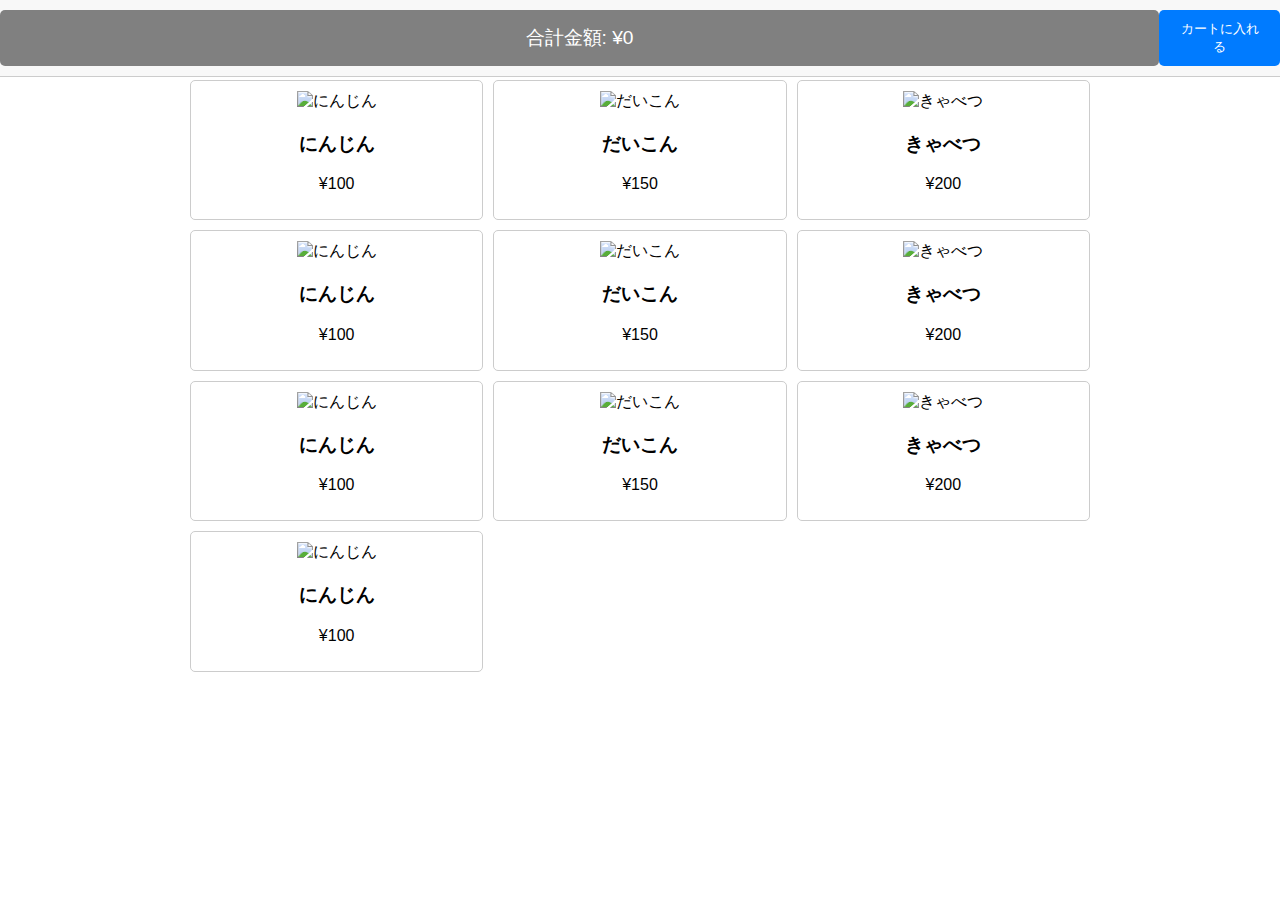
==== index.html @ e8371c22 "1st commit" ====
<!DOCTYPE html>
<html lang="ja">
<head>
    <meta charset="UTF-8">
    <meta name="viewport" content="width=device-width, initial-scale=1.0">
    <title>商品発注アプリ</title>
    <style>
        body {
            font-family: Arial, sans-serif;
            margin: 0;
            padding: 0;
            display: flex;
            flex-direction: column;
            align-items: center;
            position: relative; /* 位置を相対的に設定 */
        }
        header {
            width: 100%;
            display: flex;
            justify-content: space-between;
            padding: 10px;
            background-color: #f8f8f8;
            border-bottom: 1px solid #ccc;
            position: fixed; /* 固定位置 */
            top: 0; /* 上部に固定 */
            z-index: 1000; /* 他の要素の上に表示 */
        }
        .total {
            font-size: 1.2em;
            background-color: gray;
            color: white;
            padding: 10px;
            border-radius: 5px;
            text-align: center;
            width: 100%;
            display: flex;
            align-items: center;
            justify-content: center;
        }
        .cart-button {
            padding: 10px 20px;
            background-color: #007bff;
            color: white;
            border: none;
            border-radius: 5px;
            cursor: pointer;
        }
        .product-container {
            display: grid;
            grid-template-columns: repeat(3, 1fr);
            gap: 10px;
            padding: 80px 20px 20px; /* 上部に余白を追加 */
            width: 100%;
            max-width: 900px;
        }
        .product-card {
            border: 1px solid #ccc;
            border-radius: 5px;
            padding: 10px;
            text-align: center;
            position: relative;
            overflow: hidden;
            cursor: pointer;
        }
        .product-image {
            width: 100%;
            height: 50%;
            max-height: 100px;
        }
        .overlay {
            position: absolute;
            top: 0;
            left: 0;
            right: 0;
            bottom: 0;
            background-color: rgba(211, 211, 211, 0.5);
            display: none;
            justify-content: center;
            align-items: center;
            color: white;
            font-size: 2em;
        }
        .quantity-controls {
            display: none;
            justify-content: center;
            align-items: center;
            margin-top: 10px;
            position: absolute;
            bottom: 10px;
            left: 50%;
            transform: translateX(-50%);
        }
        .quantity-button {
            width: 40px; /* ボタンの幅を設定 */
            height: 20px; /* ボタンの高さを設定 */
            background-color: #555;
            color: white;
            border: none;
            border-radius: 10px; /* 陸上トラックの形にするための角丸 */
            cursor: pointer;
            font-size: 1em; /* フォントサイズを設定 */
            position: relative;
            margin: 0 5px; /* ボタン間の余白 */
        }
        .scroll-top {
            position: fixed;
            bottom: 20px;
            right: 20px;
            background-color: #007bff;
            color: white;
            padding: 10px 15px;
            border: none;
            border-radius: 5px;
            cursor: pointer;
            z-index: 1000; /* 他の要素の上に表示 */
        }
    </style>
</head>
<body>

<header>
    <div class="total">合計金額: ¥<span id="totalAmount">0</span></div>
    <button class="cart-button">カートに入れる</button>
</header>

<div class="product-container">
    <div class="product-card" id="productcard1" onclick="addProduct(1, 100)">
        <img src="https://tegakisozai.com/wp-content/uploads/2020/03/yasai_ninzin.png" alt="にんじん" class="product-image">
        <h3>にんじん</h3>
        <p>¥100</p>
        <div class="overlay" id="overlay1">0</div>
        <div class="quantity-controls" id="quantityControls1">
            <button class="quantity-button" onclick="changeQuantity(-1, 100, 1)">-</button>
            <button class="quantity-button" onclick="changeQuantity(1, 100, 1)">+</button>
        </div>
    </div>
    <div class="product-card" onclick="addProduct(2, 150)">
        <img src="https://tegakisozai.com/wp-content/uploads/2021/02/yasai_daikon1.png" alt="だいこん" class="product-image">
        <h3>だいこん</h3>
        <p>¥150</p>
        <div class="overlay" id="overlay2">0</div>
        <div class="quantity-controls" id="quantityControls2">
            <button class="quantity-button" onclick="changeQuantity(-1, 150, 2)">-</button>
            <button class="quantity-button" onclick="changeQuantity(1, 150, 2)">+</button>
        </div>
    </div>
    <div class="product-card" onclick="addProduct(3, 200)">
        <img src="https://tegakisozai.com/wp-content/uploads/2021/07/tabemono_yasai_kyabetu.png" alt="きゃべつ" class="product-image">
        <h3>きゃべつ</h3>
        <p>¥200</p>
        <div class="overlay" id="overlay3">0</div>
        <div class="quantity-controls" id="quantityControls3">
            <button class="quantity-button" onclick="changeQuantity(-1, 200, 3)">-</button>
            <button class="quantity-button" onclick="changeQuantity(1, 200, 3)">+</button>
        </div>
    </div>
    <div class="product-card" onclick="addProduct(4, 100)">
        <img src="https://tegakisozai.com/wp-content/uploads/2020/03/yasai_ninzin.png" alt="にんじん" class="product-image">
        <h3>にんじん</h3>
        <p>¥100</p>
        <div class="overlay" id="overlay4">0</div>
        <div class="quantity-controls" id="quantityControls4">
            <button class="quantity-button" onclick="changeQuantity(-1, 100, 4)">-</button>
            <button class="quantity-button" onclick="changeQuantity(1, 100, 4)">+</button>
        </div>
    </div>
    <div class="product-card" onclick="addProduct(5, 150)">
        <img src="https://tegakisozai.com/wp-content/uploads/2021/02/yasai_daikon1.png" alt="だいこん" class="product-image">
        <h3>だいこん</h3>
        <p>¥150</p>
        <div class="overlay" id="overlay5">0</div>
        <div class="quantity-controls" id="quantityControls5">
            <button class="quantity-button" onclick="changeQuantity(-1, 150, 5)">-</button>
            <button class="quantity-button" onclick="changeQuantity(1, 150, 5)">+</button>
        </div>
    </div>
    <div class="product-card" onclick="addProduct(6, 200)">
        <img src="https://tegakisozai.com/wp-content/uploads/2021/07/tabemono_yasai_kyabetu.png" alt="きゃべつ" class="product-image">
        <h3>きゃべつ</h3>
        <p>¥200</p>
        <div class="overlay" id="overlay6">0</div>
        <div class="quantity-controls" id="quantityControls6">
            <button class="quantity-button" onclick="changeQuantity(-1, 200, 6)">-</button>
            <button class="quantity-button" onclick="changeQuantity(1, 200, 6)">+</button>
        </div>
    </div>
    <div class="product-card" onclick="addProduct(7, 100)">
        <img src="https://tegakisozai.com/wp-content/uploads/2020/03/yasai_ninzin.png" alt="にんじん" class="product-image">
        <h3>にんじん</h3>
        <p>¥100</p>
        <div class="overlay" id="overlay7">0</div>
        <div class="quantity-controls" id="quantityControls7">
            <button class="quantity-button" onclick="changeQuantity(-1, 100, 7)">-</button>
            <button class="quantity-button" onclick="changeQuantity(1, 100, 7)">+</button>
        </div>
    </div>
    <div class="product-card" onclick="addProduct(8, 150)">
        <img src="https://tegakisozai.com/wp-content/uploads/2021/02/yasai_daikon1.png" alt="だいこん" class="product-image">
        <h3>だいこん</h3>
        <p>¥150</p>
        <div class="overlay" id="overlay8">0</div>
        <div class="quantity-controls" id="quantityControls8">
            <button class="quantity-button" onclick="changeQuantity(-1, 150, 8)">-</button>
            <button class="quantity-button" onclick="changeQuantity(1, 150, 8)">+</button>
        </div>
    </div>
    <div class="product-card" onclick="addProduct(9, 200)">
        <img src="https://tegakisozai.com/wp-content/uploads/2021/07/tabemono_yasai_kyabetu.png" alt="きゃべつ" class="product-image">
        <h3>きゃべつ</h3>
        <p>¥200</p>
        <div class="overlay" id="overlay9">0</div>
        <div class="quantity-controls" id="quantityControls9">
            <button class="quantity-button" onclick="changeQuantity(-1, 200, 9)">-</button>
            <button class="quantity-button" onclick="changeQuantity(1, 200, 9)">+</button>
        </div>
    </div>
    <div class="product-card" onclick="addProduct(10, 100)">
        <img src="https://tegakisozai.com/wp-content/uploads/2020/03/yasai_ninzin.png" alt="にんじん" class="product-image">
        <h3>にんじん</h3>
        <p>¥100</p>
        <div class="overlay" id="overlay10">0</div>
        <div class="quantity-controls" id="quantityControls10">
            <button class="quantity-button" onclick="changeQuantity(-1, 100, 10)">-</button>
            <button class="quantity-button" onclick="changeQuantity(1, 100, 10)">+</button>
        </div>
    </div>
</div>

<script>
    let totalAmount = 0;

    function addProduct(productId, price) {
        const overlay = document.getElementById(`overlay${productId}`);
        const quantityControls = document.getElementById(`quantityControls${productId}`);
        
        // 商品個数を1つ増やす
        if (overlay.style.display === "none" || overlay.style.display === "") {
            overlay.style.display = "flex";
            overlay.innerText = "1"; // 初期個数を1に設定
            quantityControls.style.display = "flex";
            totalAmount += price; // 合計金額を更新
            document.getElementById('totalAmount').innerText = totalAmount;
        }
    }

    function changeQuantity(change, price, productId) {
        const overlay = document.getElementById(`overlay${productId}`);
        let quantity = parseInt(overlay.innerText);
        quantity += change;
       
        // 最小数量は0
        if (quantity <= 0) {
            quantity = 0;
        }

        overlay.innerText = quantity;

        // 合計金額の計算
        totalAmount = 0; // 合計金額をリセット
        const productCards = document.querySelectorAll('.product-card');
        productCards.forEach(card => {
            const overlay = card.querySelector('.overlay');
            const price = parseInt(card.querySelector('p').innerText.replace('¥', ''));
            const quantity = parseInt(overlay.innerText);
            totalAmount += price * quantity; // 各商品の合計を計算
        });

        // 合計金額を更新
        document.getElementById('totalAmount').innerText = totalAmount;
        //console.log("total",document.getElementById('totalAmount').innerText);

        // 個数が0になった場合、透過グレーを解除
        if (quantity === 0) {
            overlay.style.display = "none !important";
            //document.getElementById(`quantityControls${productId}`).style.display = "none"; // コントロールを非表示
        }
    }
</script>

</body>
</html>
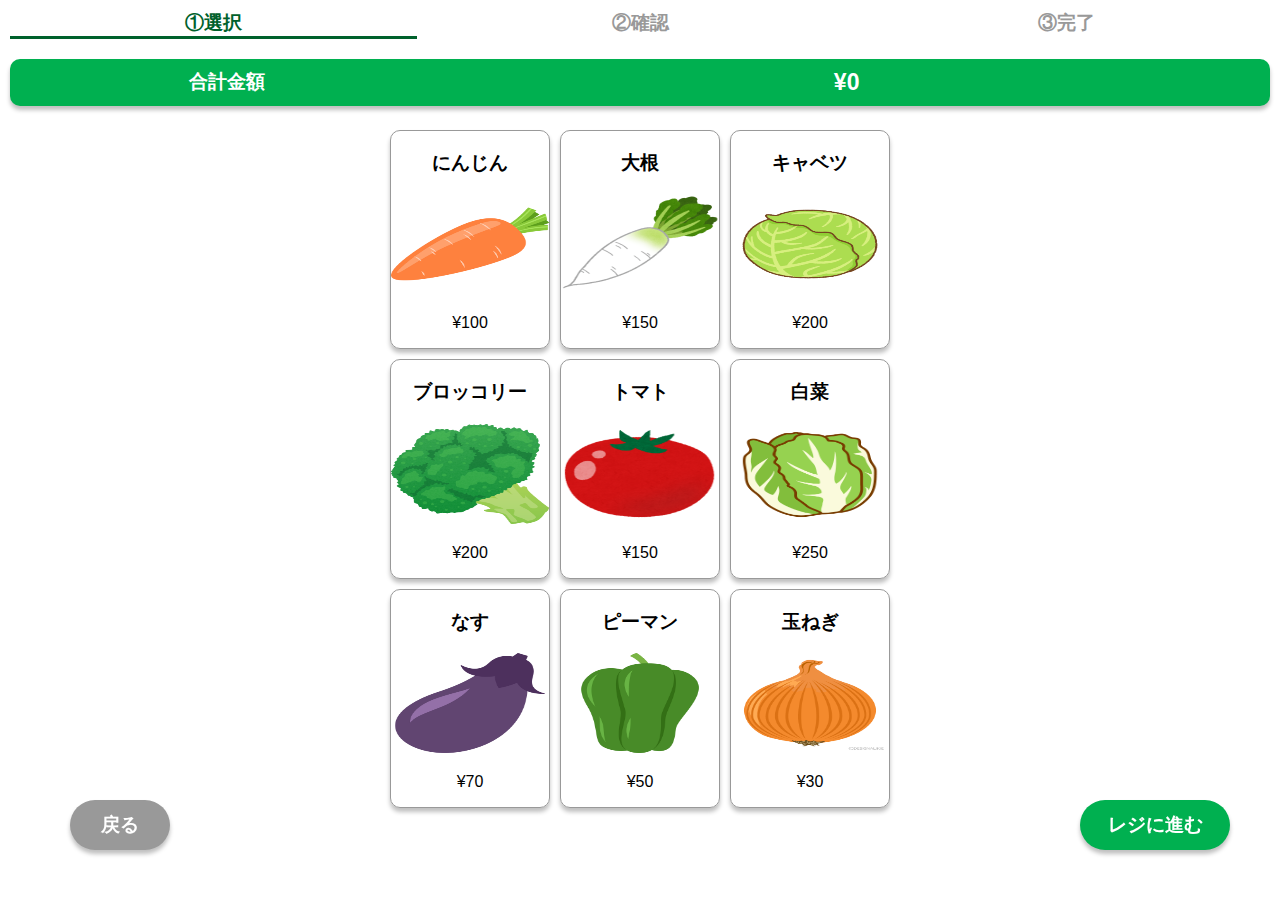
==== commit e734a946: "add css js img" ====
--- a/index.html
+++ b/index.html
@@ -3,279 +3,121 @@
 <head>
     <meta charset="UTF-8">
     <meta name="viewport" content="width=device-width, initial-scale=1.0">
-    <title>商品発注アプリ</title>
-    <style>
-        body {
-            font-family: Arial, sans-serif;
-            margin: 0;
-            padding: 0;
-            display: flex;
-            flex-direction: column;
-            align-items: center;
-            position: relative; /* 位置を相対的に設定 */
-        }
-        header {
-            width: 100%;
-            display: flex;
-            justify-content: space-between;
-            padding: 10px;
-            background-color: #f8f8f8;
-            border-bottom: 1px solid #ccc;
-            position: fixed; /* 固定位置 */
-            top: 0; /* 上部に固定 */
-            z-index: 1000; /* 他の要素の上に表示 */
-        }
-        .total {
-            font-size: 1.2em;
-            background-color: gray;
-            color: white;
-            padding: 10px;
-            border-radius: 5px;
-            text-align: center;
-            width: 100%;
-            display: flex;
-            align-items: center;
-            justify-content: center;
-        }
-        .cart-button {
-            padding: 10px 20px;
-            background-color: #007bff;
-            color: white;
-            border: none;
-            border-radius: 5px;
-            cursor: pointer;
-        }
-        .product-container {
-            display: grid;
-            grid-template-columns: repeat(3, 1fr);
-            gap: 10px;
-            padding: 80px 20px 20px; /* 上部に余白を追加 */
-            width: 100%;
-            max-width: 900px;
-        }
-        .product-card {
-            border: 1px solid #ccc;
-            border-radius: 5px;
-            padding: 10px;
-            text-align: center;
-            position: relative;
-            overflow: hidden;
-            cursor: pointer;
-        }
-        .product-image {
-            width: 100%;
-            height: 50%;
-            max-height: 100px;
-        }
-        .overlay {
-            position: absolute;
-            top: 0;
-            left: 0;
-            right: 0;
-            bottom: 0;
-            background-color: rgba(211, 211, 211, 0.5);
-            display: none;
-            justify-content: center;
-            align-items: center;
-            color: white;
-            font-size: 2em;
-        }
-        .quantity-controls {
-            display: none;
-            justify-content: center;
-            align-items: center;
-            margin-top: 10px;
-            position: absolute;
-            bottom: 10px;
-            left: 50%;
-            transform: translateX(-50%);
-        }
-        .quantity-button {
-            width: 40px; /* ボタンの幅を設定 */
-            height: 20px; /* ボタンの高さを設定 */
-            background-color: #555;
-            color: white;
-            border: none;
-            border-radius: 10px; /* 陸上トラックの形にするための角丸 */
-            cursor: pointer;
-            font-size: 1em; /* フォントサイズを設定 */
-            position: relative;
-            margin: 0 5px; /* ボタン間の余白 */
-        }
-        .scroll-top {
-            position: fixed;
-            bottom: 20px;
-            right: 20px;
-            background-color: #007bff;
-            color: white;
-            padding: 10px 15px;
-            border: none;
-            border-radius: 5px;
-            cursor: pointer;
-            z-index: 1000; /* 他の要素の上に表示 */
-        }
-    </style>
+    <title>商品選択</title>
+    <link rel="stylesheet" href="css/styles.css"> <!-- CSSファイルをリンク -->
+    <script src="js/script.js" defer></script> <!-- JavaScriptファイルをリンク -->
 </head>
 <body>
 
 <header>
-    <div class="total">合計金額: ¥<span id="totalAmount">0</span></div>
-    <button class="cart-button">カートに入れる</button>
+    <div class="progress-bar">
+        <div class="progress-bar-active-color container-1">①選択</div>
+        <div class="progress-bar-nonactive-color container-1">②確認</div>
+        <div class="progress-bar-nonactive-color container-1">③完了</div>
+    </div>
+    <div class="total">
+        <div class="container-1">合計金額</div>
+        <div class="container-2">¥<span id="totalAmount">0</span></div>
+    </div>
 </header>
 
+<div>
+    <button class="container-1 forward-button" onclick="navigate_register()">レジに進む</button>
+    <button class="container-1 back-button" onclick="navigate_register()">戻る</button>
+</div>
+
 <div class="product-container">
-    <div class="product-card" id="productcard1" onclick="addProduct(1, 100)">
-        <img src="https://tegakisozai.com/wp-content/uploads/2020/03/yasai_ninzin.png" alt="にんじん" class="product-image">
+    <div class="product-card" id="productcard1 cost_carrot" onclick="addProduct(1, cost_carrot)">
         <h3>にんじん</h3>
+        <img src="img/carrot.png" alt="にんじん" class="product-image">
         <p>¥100</p>
         <div class="overlay" id="overlay1">0</div>
         <div class="quantity-controls" id="quantityControls1">
-            <button class="quantity-button" onclick="changeQuantity(-1, 100, 1)">-</button>
-            <button class="quantity-button" onclick="changeQuantity(1, 100, 1)">+</button>
+            <button class="quantity-button" onclick="changeQuantity(-1, cost_carrot, 1)">-</button>
+            <button class="quantity-button" onclick="changeQuantity(1, cost_carrot, 1)">+</button>
         </div>
     </div>
-    <div class="product-card" onclick="addProduct(2, 150)">
-        <img src="https://tegakisozai.com/wp-content/uploads/2021/02/yasai_daikon1.png" alt="だいこん" class="product-image">
-        <h3>だいこん</h3>
+    <div class="product-card cost_radish" onclick="addProduct(2, cost_radish)">
+        <h3>大根</h3>
+        <img src="img/radish.png" alt="だいこん" class="product-image">
         <p>¥150</p>
         <div class="overlay" id="overlay2">0</div>
         <div class="quantity-controls" id="quantityControls2">
-            <button class="quantity-button" onclick="changeQuantity(-1, 150, 2)">-</button>
-            <button class="quantity-button" onclick="changeQuantity(1, 150, 2)">+</button>
+            <button class="quantity-button" onclick="changeQuantity(-1, cost_radish, 2)">-</button>
+            <button class="quantity-button" onclick="changeQuantity(1, cost_radish, 2)">+</button>
         </div>
     </div>
-    <div class="product-card" onclick="addProduct(3, 200)">
-        <img src="https://tegakisozai.com/wp-content/uploads/2021/07/tabemono_yasai_kyabetu.png" alt="きゃべつ" class="product-image">
-        <h3>きゃべつ</h3>
+    <div class="product-card cost_cabbage" onclick="addProduct(3, cost_cabbage)">
+        <h3>キャベツ</h3>
+        <img src="img/cabbage.png" alt="きゃべつ" class="product-image">
         <p>¥200</p>
         <div class="overlay" id="overlay3">0</div>
         <div class="quantity-controls" id="quantityControls3">
-            <button class="quantity-button" onclick="changeQuantity(-1, 200, 3)">-</button>
-            <button class="quantity-button" onclick="changeQuantity(1, 200, 3)">+</button>
+            <button class="quantity-button" onclick="changeQuantity(-1, cost_cabbage, 3)">-</button>
+            <button class="quantity-button" onclick="changeQuantity(1, cost_cabbage, 3)">+</button>
         </div>
     </div>
-    <div class="product-card" onclick="addProduct(4, 100)">
-        <img src="https://tegakisozai.com/wp-content/uploads/2020/03/yasai_ninzin.png" alt="にんじん" class="product-image">
-        <h3>にんじん</h3>
-        <p>¥100</p>
+    <div class="product-card cost_broccoli" onclick="addProduct(4, cost_broccoli)">
+        <h3>ブロッコリー</h3>
+        <img src="img/broccoli.png" alt="ブロッコリー" class="product-image">
+        <p>¥200</p>
         <div class="overlay" id="overlay4">0</div>
         <div class="quantity-controls" id="quantityControls4">
-            <button class="quantity-button" onclick="changeQuantity(-1, 100, 4)">-</button>
-            <button class="quantity-button" onclick="changeQuantity(1, 100, 4)">+</button>
+            <button class="quantity-button" onclick="changeQuantity(-1, cost_broccoli, 4)">-</button>
+            <button class="quantity-button" onclick="changeQuantity(1, cost_broccoli, 4)">+</button>
         </div>
     </div>
-    <div class="product-card" onclick="addProduct(5, 150)">
-        <img src="https://tegakisozai.com/wp-content/uploads/2021/02/yasai_daikon1.png" alt="だいこん" class="product-image">
-        <h3>だいこん</h3>
+    <div class="product-card cost_tomato" onclick="addProduct(5, cost_tomato)">
+        <h3>トマト</h3>
+        <img src="img/tomato_red.png" alt="トマト" class="product-image">
         <p>¥150</p>
         <div class="overlay" id="overlay5">0</div>
         <div class="quantity-controls" id="quantityControls5">
-            <button class="quantity-button" onclick="changeQuantity(-1, 150, 5)">-</button>
-            <button class="quantity-button" onclick="changeQuantity(1, 150, 5)">+</button>
+            <button class="quantity-button" onclick="changeQuantity(-1, cost_tomato, 5)">-</button>
+            <button class="quantity-button" onclick="changeQuantity(1, cost_tomato, 5)">+</button>
         </div>
     </div>
-    <div class="product-card" onclick="addProduct(6, 200)">
-        <img src="https://tegakisozai.com/wp-content/uploads/2021/07/tabemono_yasai_kyabetu.png" alt="きゃべつ" class="product-image">
-        <h3>きゃべつ</h3>
-        <p>¥200</p>
+    <div class="product-card cost_chinese_cab" onclick="addProduct(6, cost_chinese_cab)">
+        <h3>白菜</h3>
+        <img src="img/chinesecabbage.png" alt="白菜" class="product-image">
+        <p>¥250</p>
         <div class="overlay" id="overlay6">0</div>
         <div class="quantity-controls" id="quantityControls6">
-            <button class="quantity-button" onclick="changeQuantity(-1, 200, 6)">-</button>
-            <button class="quantity-button" onclick="changeQuantity(1, 200, 6)">+</button>
+            <button class="quantity-button" onclick="changeQuantity(-1, cost_chinese_cab, 6)">-</button>
+            <button class="quantity-button" onclick="changeQuantity(1, cost_chinese_cab, 6)">+</button>
         </div>
     </div>
-    <div class="product-card" onclick="addProduct(7, 100)">
-        <img src="https://tegakisozai.com/wp-content/uploads/2020/03/yasai_ninzin.png" alt="にんじん" class="product-image">
-        <h3>にんじん</h3>
-        <p>¥100</p>
+    <div class="product-card cost_eggplant" onclick="addProduct(7, cost_eggplant)">
+        <h3>なす</h3>
+        <img src="img/eggplant.png" alt="なす" class="product-image">
+        <p>¥70</p>
         <div class="overlay" id="overlay7">0</div>
         <div class="quantity-controls" id="quantityControls7">
-            <button class="quantity-button" onclick="changeQuantity(-1, 100, 7)">-</button>
-            <button class="quantity-button" onclick="changeQuantity(1, 100, 7)">+</button>
+            <button class="quantity-button" onclick="changeQuantity(-1, cost_eggplant, 7)">-</button>
+            <button class="quantity-button" onclick="changeQuantity(1, cost_eggplant, 7)">+</button>
         </div>
     </div>
-    <div class="product-card" onclick="addProduct(8, 150)">
-        <img src="https://tegakisozai.com/wp-content/uploads/2021/02/yasai_daikon1.png" alt="だいこん" class="product-image">
-        <h3>だいこん</h3>
-        <p>¥150</p>
+    <div class="product-card cost_green_papper" onclick="addProduct(8, cost_green_papper)">
+        <h3>ピーマン</h3>
+        <img src="img/greenpapper.png" alt="ピーマン" class="product-image">
+        <p>¥50</p>
         <div class="overlay" id="overlay8">0</div>
         <div class="quantity-controls" id="quantityControls8">
-            <button class="quantity-button" onclick="changeQuantity(-1, 150, 8)">-</button>
-            <button class="quantity-button" onclick="changeQuantity(1, 150, 8)">+</button>
+            <button class="quantity-button" onclick="changeQuantity(-1, cost_green_papper, 8)">-</button>
+            <button class="quantity-button" onclick="changeQuantity(1, cost_green_papper, 8)">+</button>
         </div>
     </div>
-    <div class="product-card" onclick="addProduct(9, 200)">
-        <img src="https://tegakisozai.com/wp-content/uploads/2021/07/tabemono_yasai_kyabetu.png" alt="きゃべつ" class="product-image">
-        <h3>きゃべつ</h3>
-        <p>¥200</p>
+    <div class="product-card" onclick="addProduct(9, cost_onion)">
+        <h3>玉ねぎ</h3>
+        <img src="img/onion.png" alt="玉ねぎ" class="product-image">
+        <p>¥30</p>
         <div class="overlay" id="overlay9">0</div>
         <div class="quantity-controls" id="quantityControls9">
-            <button class="quantity-button" onclick="changeQuantity(-1, 200, 9)">-</button>
-            <button class="quantity-button" onclick="changeQuantity(1, 200, 9)">+</button>
-        </div>
-    </div>
-    <div class="product-card" onclick="addProduct(10, 100)">
-        <img src="https://tegakisozai.com/wp-content/uploads/2020/03/yasai_ninzin.png" alt="にんじん" class="product-image">
-        <h3>にんじん</h3>
-        <p>¥100</p>
-        <div class="overlay" id="overlay10">0</div>
-        <div class="quantity-controls" id="quantityControls10">
-            <button class="quantity-button" onclick="changeQuantity(-1, 100, 10)">-</button>
-            <button class="quantity-button" onclick="changeQuantity(1, 100, 10)">+</button>
+            <button class="quantity-button" onclick="changeQuantity(-1, cost_onion, 9)">-</button>
+            <button class="quantity-button" onclick="changeQuantity(1, cost_onion, 9)">+</button>
         </div>
     </div>
 </div>
 
-<script>
-    let totalAmount = 0;
-
-    function addProduct(productId, price) {
-        const overlay = document.getElementById(`overlay${productId}`);
-        const quantityControls = document.getElementById(`quantityControls${productId}`);
-        
-        // 商品個数を1つ増やす
-        if (overlay.style.display === "none" || overlay.style.display === "") {
-            overlay.style.display = "flex";
-            overlay.innerText = "1"; // 初期個数を1に設定
-            quantityControls.style.display = "flex";
-            totalAmount += price; // 合計金額を更新
-            document.getElementById('totalAmount').innerText = totalAmount;
-        }
-    }
-
-    function changeQuantity(change, price, productId) {
-        const overlay = document.getElementById(`overlay${productId}`);
-        let quantity = parseInt(overlay.innerText);
-        quantity += change;
-       
-        // 最小数量は0
-        if (quantity <= 0) {
-            quantity = 0;
-        }
-
-        overlay.innerText = quantity;
-
-        // 合計金額の計算
-        totalAmount = 0; // 合計金額をリセット
-        const productCards = document.querySelectorAll('.product-card');
-        productCards.forEach(card => {
-            const overlay = card.querySelector('.overlay');
-            const price = parseInt(card.querySelector('p').innerText.replace('¥', ''));
-            const quantity = parseInt(overlay.innerText);
-            totalAmount += price * quantity; // 各商品の合計を計算
-        });
-
-        // 合計金額を更新
-        document.getElementById('totalAmount').innerText = totalAmount;
-        //console.log("total",document.getElementById('totalAmount').innerText);
-
-        // 個数が0になった場合、透過グレーを解除
-        if (quantity === 0) {
-            overlay.style.display = "none !important";
-            //document.getElementById(`quantityControls${productId}`).style.display = "none"; // コントロールを非表示
-        }
-    }
-</script>
-
 </body>
 </html>
--- a/css/styles.css
+++ b/css/styles.css
@@ -0,0 +1,167 @@
+body {
+    font-family: Arial, sans-serif;
+    margin: 0;
+    padding: 0;
+    display: flex;
+    flex-direction: column;
+    align-items: center;
+    position: relative; /* 位置を相対的に設定 */
+}
+header {
+    width: 100%;
+    display: flex;
+    flex-direction: column;
+    justify-content: space-between;
+    background-color: white;
+    position: fixed; /* 固定位置 */
+    top: 0; /* 上部に固定 */
+    z-index: 1000; /* 他の要素の上に表示 */
+}
+.forward-button {
+    position: fixed; /* 固定位置 */
+    bottom: 50px; /* 下から20px */
+    right: 50px; /*  */
+    background-color: rgba(0, 176, 80, 1); /* ボタンの背景色 */
+    color: white; /* テキスト色 */
+    border: none; /* ボーダーなし */
+    border-radius: 50px; 
+    width: 150px; /* 幅 */
+    height: 50px; /* 高さ */
+    font-size: 1.2em; /* フォントサイズ */
+    display: flex; /* フレックスボックスを使用 */
+    align-items: center; /* 垂直方向に中央揃え */
+    justify-content: center; /* 水平方向に中央揃え */
+    box-shadow: 0 4px 4px rgba(0, 0, 0, 0.25); /* シャドウ効果 */
+    cursor: pointer; /* カーソルをポインターに */
+    z-index: 1000; /* 他の要素の上に表示 */
+}
+.back-button {
+    position: fixed; /* 固定位置 */
+    bottom: 50px; /* 下から20px */
+    left: 70px;
+    background-color: rgba(153, 153, 153, 1); /* ボタンの背景色 */
+    color: white; /* テキスト色 */
+    border: none; /* ボーダーなし */
+    border-radius: 50px; 
+    width: 100px; /* 幅 */
+    height: 50px; /* 高さ */
+    font-size: 1.2em; /* フォントサイズ */
+    display: flex; /* フレックスボックスを使用 */
+    box-shadow: 0 4px 4px rgba(0, 0, 0, 0.25); /* シャドウ効果 */
+    cursor: pointer; /* カーソルをポインターに */
+    z-index: 1000; /* 他の要素の上に表示 */
+}
+.circle-number{
+    background-color: rgba(0, 97, 44, 1); /* ボタンの背景色 */
+    color: white; /* テキスト色 */
+    border: none; /* ボーダーなし */
+    border-radius: 50%; /* 丸い形 */
+    width: 60px; /* 幅 */
+    height: 60px; /* 高さ */
+    font-size: 24px; /* フォントサイズ */
+    align-items: center; /* 垂直方向に中央揃え */
+    justify-content: center; /* 水平方向に中央揃え */
+}
+.container-1{
+    font-weight: bold;
+    flex: 1; /* 各要素が均等にスペースを占める */
+    text-align: center;
+    align-items: center; /* 垂直方向に中央揃え */
+    justify-content: center; /* 水平方向に中央揃え */
+    box-sizing: border-box; /* パディングを含めたサイズ計算 */
+}
+.container-2{
+    font-weight: bold;
+    font-size: 1.2em;
+    flex: 2; /* 各要素が均等にスペースを占める */
+    text-align: center;
+    align-items: center; /* 垂直方向に中央揃え */
+    justify-content: center; /* 水平方向に中央揃え */
+    box-sizing: border-box; /* パディングを含めたサイズ計算 */
+}
+.progress-bar {
+    font-size: 1.2em;
+    display: flex;
+    flex-direction: row;
+}
+.progress-bar-active-color{
+    color: rgba(0, 97, 44, 1);
+    margin: 10px;
+    border-bottom: 3px solid rgba(0, 97, 44, 1); /* 下線の太さと色を指定 */
+    display: inline; /* インライン要素として表示 */
+}
+.progress-bar-nonactive-color{
+    color: rgba(153, 153, 153, 1);
+    margin: 10px;
+}
+.total {
+    font-size: 1.2em;
+    border-radius: 10px;
+    background-color: rgba(0, 176, 80, 1);
+    box-shadow: 0px 4px 4px rgba(0, 0, 0, 0.25);
+    color: white;
+    margin: 10px;
+    padding: 10px;
+    display: flex;
+    flex-direction: row;
+}
+.product-container {
+    display: grid;
+    grid-template-columns: repeat(3, 1fr);
+    gap: 10px;
+    margin-top: 110px;
+    padding: 20px; /* 上部に余白を追加 */
+    width: 100%;
+    max-width: 500px;
+}
+.product-card {
+    border: 1px solid rgba(153, 153, 153, 1);
+    box-shadow: 0px 4px 4px rgba(0, 0, 0, 0.25);
+    border-radius: 10px;
+    text-align: center;
+    position: relative;
+    overflow: hidden;
+    cursor: pointer;
+}
+.product-image {
+    width: 100%;
+    height: 50%;
+    max-height: 100px;
+}
+.overlay {
+    position: absolute;
+    top: 0;
+    left: 0;
+    right: 0;
+    bottom: 0;
+    background-color: rgba(211, 211, 211, 0.8);
+    display: none;
+    justify-content: center;
+    align-items: center;
+    color: white;
+    font-size: 2em;
+}
+.quantity-controls {
+    display: none;
+    justify-content: center;
+    align-items: center;
+    margin-top: 10px;
+    position: absolute;
+    bottom: 10px;
+    left: 50%;
+    transform: translateX(-50%);
+}
+.quantity-button {
+    width: 50px; /* ボタンの幅を設定 */
+    height: 30px; /* ボタンの高さを設定 */
+    background-color: #555;
+    color: white;
+    border: none;
+    border-radius: 30px; /* 陸上トラックの形にするための角丸 */
+    align-items: center; /* 垂直方向に中央揃え */
+    justify-content: center; /* 水平方向に中央揃え */
+    cursor: pointer;
+    font-size: 1.5em; /* フォントサイズを設定 */
+    position: relative;
+    margin: 0 5px; /* ボタン間の余白 */
+}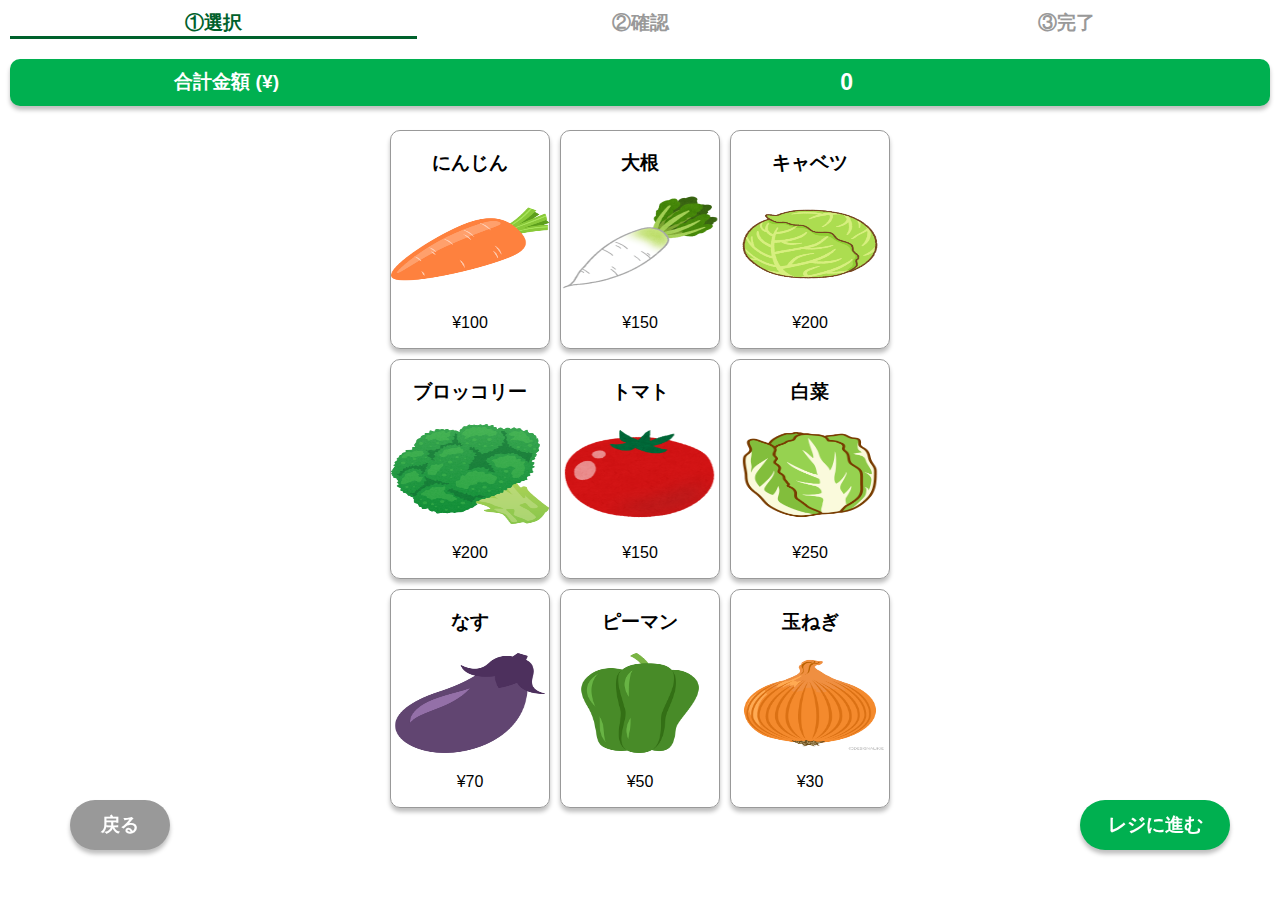
==== commit 85d1e0f6: "add functions of which the receive place can display" ====
--- a/index.html
+++ b/index.html
@@ -6,6 +6,7 @@
     <title>商品選択</title>
     <link rel="stylesheet" href="css/styles.css"> <!-- CSSファイルをリンク -->
     <script src="js/script.js" defer></script> <!-- JavaScriptファイルをリンク -->
+
 </head>
 <body>
 
@@ -16,18 +17,24 @@
         <div class="progress-bar-nonactive-color container-1">③完了</div>
     </div>
     <div class="total">
-        <div class="container-1">合計金額</div>
-        <div class="container-2">¥<span id="totalAmount">0</span></div>
+        <div class="container-1">合計金額 (¥)</div>
+        <div class="container-2" id="totalAmount">0</div>
     </div>
 </header>
 
 <div>
+    <!--
+    <button class="container-1 forward-button" onclick="hiddenCard(), navigate_register()">レジに進む</button>
+    <button class="container-1 forward-button" onclick="hiddenCard()">レジに進む</button>
+    
+    -->
     <button class="container-1 forward-button" onclick="navigate_register()">レジに進む</button>
-    <button class="container-1 back-button" onclick="navigate_register()">戻る</button>
+    <button class="container-1 back-button" onclick="index_buy()">戻る</button>
 </div>
 
+
 <div class="product-container">
-    <div class="product-card" id="productcard1 cost_carrot" onclick="addProduct(1, cost_carrot)">
+    <div class="product-card" id="product-card1" onclick="addProduct(1, cost_carrot)">
         <h3>にんじん</h3>
         <img src="img/carrot.png" alt="にんじん" class="product-image">
         <p>¥100</p>
@@ -37,7 +44,7 @@
             <button class="quantity-button" onclick="changeQuantity(1, cost_carrot, 1)">+</button>
         </div>
     </div>
-    <div class="product-card cost_radish" onclick="addProduct(2, cost_radish)">
+    <div class="product-card" id="product-card2" onclick="addProduct(2, cost_radish)">
         <h3>大根</h3>
         <img src="img/radish.png" alt="だいこん" class="product-image">
         <p>¥150</p>
@@ -47,7 +54,7 @@
             <button class="quantity-button" onclick="changeQuantity(1, cost_radish, 2)">+</button>
         </div>
     </div>
-    <div class="product-card cost_cabbage" onclick="addProduct(3, cost_cabbage)">
+    <div class="product-card" id="product-card3" onclick="addProduct(3, cost_cabbage)">
         <h3>キャベツ</h3>
         <img src="img/cabbage.png" alt="きゃべつ" class="product-image">
         <p>¥200</p>
@@ -57,7 +64,7 @@
             <button class="quantity-button" onclick="changeQuantity(1, cost_cabbage, 3)">+</button>
         </div>
     </div>
-    <div class="product-card cost_broccoli" onclick="addProduct(4, cost_broccoli)">
+    <div class="product-card" id="product-card4" onclick="addProduct(4, cost_broccoli)">
         <h3>ブロッコリー</h3>
         <img src="img/broccoli.png" alt="ブロッコリー" class="product-image">
         <p>¥200</p>
@@ -67,7 +74,7 @@
             <button class="quantity-button" onclick="changeQuantity(1, cost_broccoli, 4)">+</button>
         </div>
     </div>
-    <div class="product-card cost_tomato" onclick="addProduct(5, cost_tomato)">
+    <div class="product-card" id="product-card5" onclick="addProduct(5, cost_tomato)">
         <h3>トマト</h3>
         <img src="img/tomato_red.png" alt="トマト" class="product-image">
         <p>¥150</p>
@@ -77,7 +84,7 @@
             <button class="quantity-button" onclick="changeQuantity(1, cost_tomato, 5)">+</button>
         </div>
     </div>
-    <div class="product-card cost_chinese_cab" onclick="addProduct(6, cost_chinese_cab)">
+    <div class="product-card" id="product-card6" onclick="addProduct(6, cost_chinese_cab)">
         <h3>白菜</h3>
         <img src="img/chinesecabbage.png" alt="白菜" class="product-image">
         <p>¥250</p>
@@ -87,7 +94,7 @@
             <button class="quantity-button" onclick="changeQuantity(1, cost_chinese_cab, 6)">+</button>
         </div>
     </div>
-    <div class="product-card cost_eggplant" onclick="addProduct(7, cost_eggplant)">
+    <div class="product-card" id="product-card7" onclick="addProduct(7, cost_eggplant)">
         <h3>なす</h3>
         <img src="img/eggplant.png" alt="なす" class="product-image">
         <p>¥70</p>
@@ -97,7 +104,7 @@
             <button class="quantity-button" onclick="changeQuantity(1, cost_eggplant, 7)">+</button>
         </div>
     </div>
-    <div class="product-card cost_green_papper" onclick="addProduct(8, cost_green_papper)">
+    <div class="product-card" id="product-card8" onclick="addProduct(8, cost_green_papper)">
         <h3>ピーマン</h3>
         <img src="img/greenpapper.png" alt="ピーマン" class="product-image">
         <p>¥50</p>
@@ -107,7 +114,7 @@
             <button class="quantity-button" onclick="changeQuantity(1, cost_green_papper, 8)">+</button>
         </div>
     </div>
-    <div class="product-card" onclick="addProduct(9, cost_onion)">
+    <div class="product-card" id="product-card9" onclick="addProduct(9, cost_onion)">
         <h3>玉ねぎ</h3>
         <img src="img/onion.png" alt="玉ねぎ" class="product-image">
         <p>¥30</p>
@@ -118,6 +125,19 @@
         </div>
     </div>
 </div>
+<script>
+    function sessionInit(){
+        if (sessionStorage.length == 0){
+            const productCards = document.querySelectorAll('.product-card');
+            productCards.forEach(card => {
+                const overlay = card.querySelector('.overlay');
+                sessionStorage.setItem(card.id, overlay.innerText);
+            });
+        }
+    }
+
+    sessionInit();
+</script>
 
 </body>
 </html>
--- a/css/styles.css
+++ b/css/styles.css
@@ -17,6 +17,17 @@
     top: 0; /* 上部に固定 */
     z-index: 1000; /* 他の要素の上に表示 */
 }
+.pick-up-location{
+    width: 100%;
+    display: flex;
+    flex-direction: column;
+    justify-content: space-between;
+    background-color: white;
+    position: fixed; /* 固定位置 */
+    bottom: 0px; /* 上部に固定 */
+    padding-bottom: 100px;
+    z-index: 999; /* 他の要素の上に表示 */
+}
 .forward-button {
     position: fixed; /* 固定位置 */
     bottom: 50px; /* 下から20px */
@@ -39,6 +50,39 @@
     position: fixed; /* 固定位置 */
     bottom: 50px; /* 下から20px */
     left: 70px;
+    background-color: rgba(153, 153, 153, 1); /* ボタンの背景色 */
+    color: white; /* テキスト色 */
+    border: none; /* ボーダーなし */
+    border-radius: 50px; 
+    width: 100px; /* 幅 */
+    height: 50px; /* 高さ */
+    font-size: 1.2em; /* フォントサイズ */
+    display: flex; /* フレックスボックスを使用 */
+    box-shadow: 0 4px 4px rgba(0, 0, 0, 0.25); /* シャドウ効果 */
+    cursor: pointer; /* カーソルをポインターに */
+    z-index: 1000; /* 他の要素の上に表示 */
+}
+.close-button {
+    position: fixed; /* 固定位置 */
+    bottom: 50px; /* 下から20px */
+    background-color: rgba(0, 176, 80, 1); /* ボタンの背景色 */
+    color: white; /* テキスト色 */
+    border: none; /* ボーダーなし */
+    border-radius: 50px; 
+    width: 150px; /* 幅 */
+    height: 50px; /* 高さ */
+    font-size: 1.2em; /* フォントサイズ */
+    display: flex; /* フレックスボックスを使用 */
+    align-items: center; /* 垂直方向に中央揃え */
+    justify-content: center; /* 水平方向に中央揃え */
+    box-shadow: 0 4px 4px rgba(0, 0, 0, 0.25); /* シャドウ効果 */
+    cursor: pointer; /* カーソルをポインターに */
+    z-index: 1000; /* 他の要素の上に表示 */
+}
+.back-button-center {
+    position: fixed; /* 固定位置 */
+    bottom: 50px; /* 下から20px */
+    justify-content: center; /* 水平方向に中央揃え */
     background-color: rgba(153, 153, 153, 1); /* ボタンの背景色 */
     color: white; /* テキスト色 */
     border: none; /* ボーダーなし */
@@ -62,6 +106,13 @@
     align-items: center; /* 垂直方向に中央揃え */
     justify-content: center; /* 水平方向に中央揃え */
 }
+.container-receive{
+    display: flex;
+    font-weight: bold;
+    text-align: center;
+    align-items: center; /* 垂直方向に中央揃え */
+    justify-content: center; /* 水平方向に中央揃え */
+}
 .container-1{
     font-weight: bold;
     flex: 1; /* 各要素が均等にスペースを占める */
@@ -73,6 +124,15 @@
 .container-2{
     font-weight: bold;
     font-size: 1.2em;
+    flex: 2; /* 各要素が均等にスペースを占める */
+    text-align: center;
+    align-items: center; /* 垂直方向に中央揃え */
+    justify-content: center; /* 水平方向に中央揃え */
+    box-sizing: border-box; /* パディングを含めたサイズ計算 */
+}
+.container-2-2{
+    font-weight: bold;
+    font-size: 1em;
     flex: 2; /* 各要素が均等にスペースを占める */
     text-align: center;
     align-items: center; /* 垂直方向に中央揃え */
@@ -104,6 +164,47 @@
     padding: 10px;
     display: flex;
     flex-direction: row;
+}
+.pick-up-location-details {
+    font-size: 2em;
+    border-radius: 10px;
+    background-color: white;
+    color: rgba(211, 211, 211, 1);
+    margin: 10px;
+    padding: 10px;
+    display: flex;
+    flex-direction: row;
+}
+select{
+    width: 150px;
+    height: 30px;
+    text-align: center;
+    font-size: 18px;
+    border-color: rgba(211, 211, 211, 1);
+    border-radius: 5px;
+}
+.checkbox-container{
+    display: flex;
+    align-items: center; /* 水平方向に中央揃え */
+    justify-content: center; /* 水平方向に中央揃え */
+    margin: 10px;
+    padding: 10px;
+}
+input[type="checkbox"]{
+    width: 20px;
+    height: 20px;
+    margin-right: 10px;
+}
+input[type="checkbox"]:checked{
+    background:  rgba(0, 97, 44, 1);
+}
+.appreciate-container {
+    grid-template-columns: repeat(3, 1fr);
+    gap: 10px;
+    margin-top: 110px;
+    padding: 50px; /* 上部に余白を追加 */
+    width: 100%;
+    max-width: 500px;
 }
 .product-container {
     display: grid;
